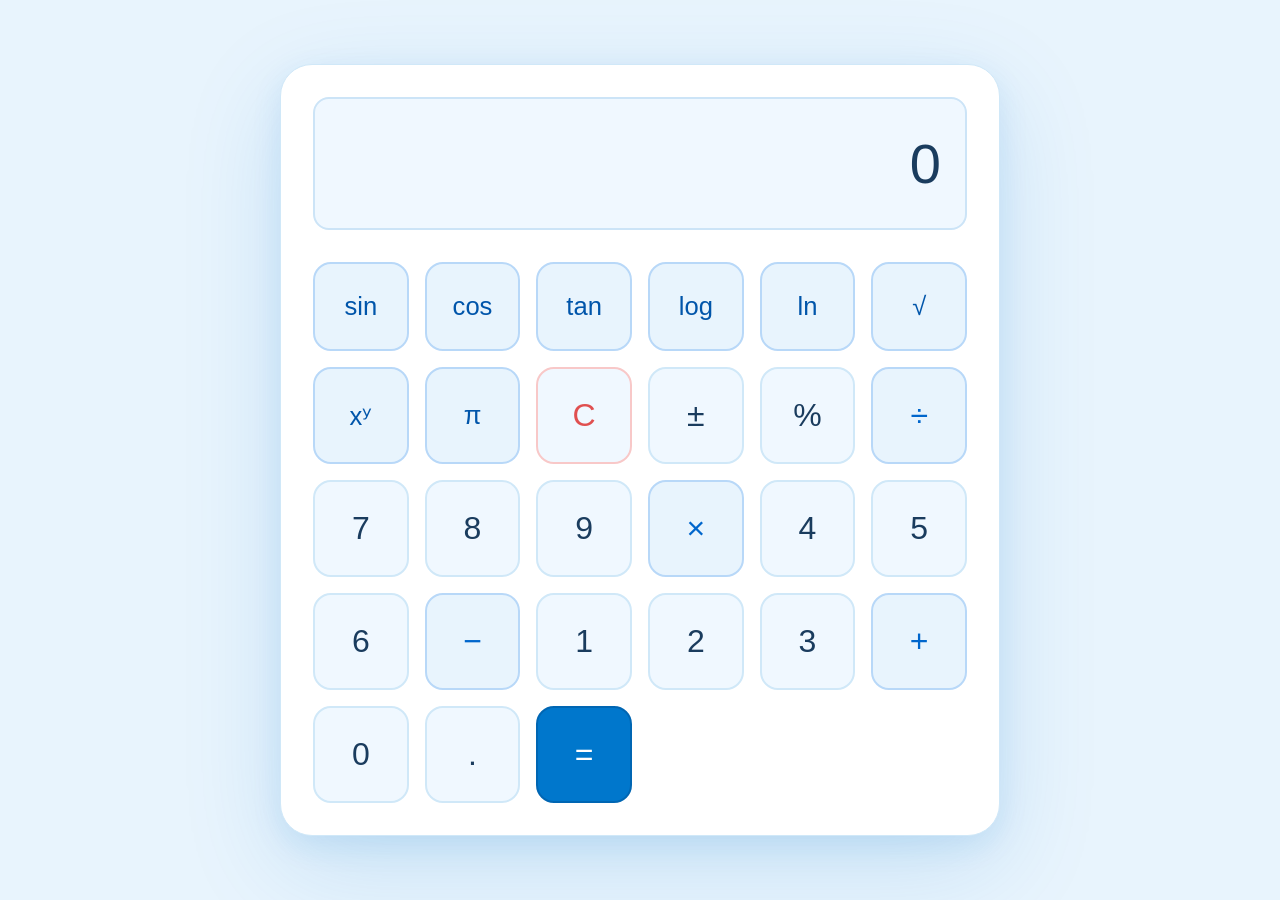
==== index.html @ 001c2cd8 "style: ubah layout kalkulator jadi melebar (6 kolom)" ====
<!DOCTYPE html>
<html lang="id">
<head>
  <meta charset="UTF-8">
  <meta name="viewport" content="width=device-width, initial-scale=1.0">
  <title>Kalkulator</title>
  <link rel="stylesheet" href="style.css">
</head>
<body>
  <div class="calculator">
    <div class="display" id="display">0</div>
    <div class="buttons">
      <button class="btn func" data-value="sin">sin</button>
      <button class="btn func" data-value="cos">cos</button>
      <button class="btn func" data-value="tan">tan</button>
      <button class="btn func" data-value="log">log</button>
      <button class="btn func" data-value="ln">ln</button>
      <button class="btn func" data-value="√">√</button>
      <button class="btn func" data-value="^">xʸ</button>
      <button class="btn func" data-value="π">π</button>

      <button class="btn clear" data-value="C">C</button>
      <button class="btn" data-value="±">±</button>
      <button class="btn" data-value="%">%</button>
      <button class="btn operator" data-value="/">÷</button>
      <button class="btn" data-value="7">7</button>
      <button class="btn" data-value="8">8</button>

      <button class="btn" data-value="9">9</button>
      <button class="btn operator" data-value="*">×</button>
      <button class="btn" data-value="4">4</button>
      <button class="btn" data-value="5">5</button>
      <button class="btn" data-value="6">6</button>
      <button class="btn operator" data-value="-">−</button>

      <button class="btn" data-value="1">1</button>
      <button class="btn" data-value="2">2</button>
      <button class="btn" data-value="3">3</button>
      <button class="btn operator" data-value="+">+</button>
      <button class="btn zero" data-value="0">0</button>
      <button class="btn" data-value=".">.</button>
      <button class="btn equals" data-value="=">=</button>
    </div>
  </div>
  <script src="script.js"></script>
</body>
</html>
---- style.css ----
* {
  margin: 0;
  padding: 0;
  box-sizing: border-box;
}

body {
  display: flex;
  justify-content: center;
  align-items: center;
  min-height: 100vh;
  background: #e8f4fd;
  font-family: -apple-system, BlinkMacSystemFont, 'Segoe UI', Roboto, sans-serif;
}

.calculator {
  background: #ffffff;
  border-radius: 32px;
  padding: 32px;
  width: 720px;
  box-shadow: 0 30px 100px rgba(0, 119, 204, 0.15), 0 10px 30px rgba(0, 119, 204, 0.1);
  border: 1px solid #d0e8f8;
}

.display {
  background: #f0f8ff;
  color: #1a3c5e;
  font-size: 3.5rem;
  font-weight: 400;
  text-align: right;
  padding: 32px 24px;
  border-radius: 16px;
  margin-bottom: 32px;
  min-height: 110px;
  word-wrap: break-word;
  overflow-wrap: break-word;
  border: 2px solid #cce4f7;
}

.buttons {
  display: grid;
  grid-template-columns: repeat(6, 1fr);
  gap: 16px;
}

.btn {
  background: #f0f8ff;
  color: #1a3c5e;
  font-size: 2rem;
  font-weight: 500;
  border: 2px solid #d0e8f8;
  border-radius: 18px;
  padding: 28px 0;
  cursor: pointer;
  transition: all 0.2s ease;
}

.btn:hover {
  background: #e0f0fa;
  border-color: #a8d0eb;
  transform: translateY(-2px);
  box-shadow: 0 6px 20px rgba(0, 119, 204, 0.15);
}

.btn:active {
  transform: scale(0.97);
}

.operator {
  background: #e8f4fd;
  color: #0066cc;
  border-color: #b8d8f8;
}

.operator:hover {
  background: #d0e8fa;
  border-color: #8cc0eb;
  color: #004499;
}

.clear {
  color: #e05050;
  border-color: #f8c8c8;
}

.clear:hover {
  background: #fff0f0;
  border-color: #f0a0a0;
}

.equals {
  background: #0077cc;
  color: white;
  border-color: #0066b3;
}

.equals:hover {
  background: #0066b3;
  border-color: #005599;
  color: white;
}

.func {
  background: #e8f4fd;
  color: #0055aa;
  border-color: #b8d8f8;
  font-size: 1.6rem;
}

.func:hover {
  background: #d0e8fa;
  border-color: #8cc0eb;
  color: #003d7a;
}
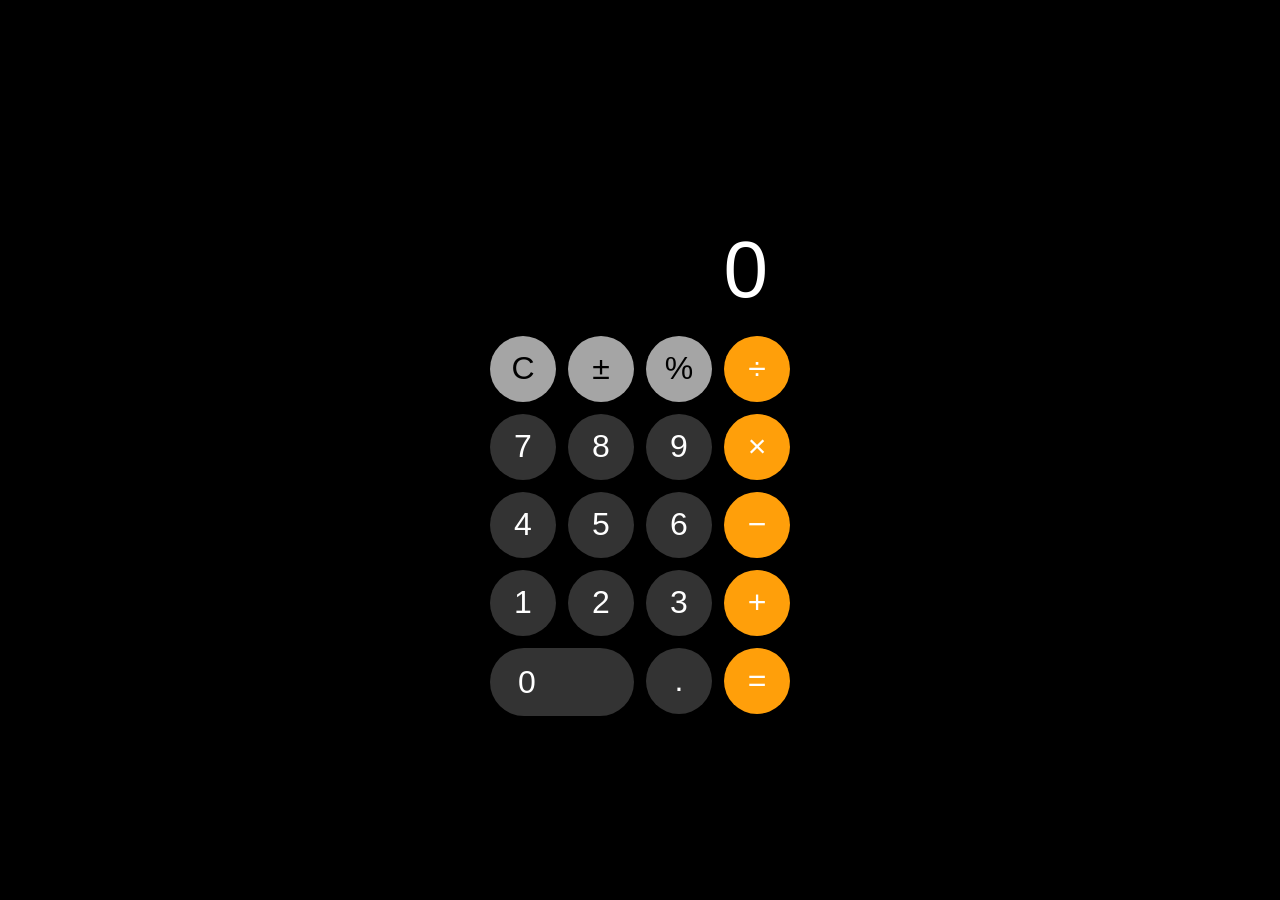
==== commit ff0521b0: "style: ubah tampilan jadi mirip kalkulator iPhone" ====
--- a/index.html
+++ b/index.html
@@ -10,38 +10,31 @@
   <div class="calculator">
     <div class="display" id="display">0</div>
     <div class="buttons">
-      <button class="btn func" data-value="sin">sin</button>
-      <button class="btn func" data-value="cos">cos</button>
-      <button class="btn func" data-value="tan">tan</button>
-      <button class="btn func" data-value="log">log</button>
-      <button class="btn func" data-value="ln">ln</button>
-      <button class="btn func" data-value="√">√</button>
-      <button class="btn func" data-value="^">xʸ</button>
-      <button class="btn func" data-value="π">π</button>
+      <button class="btn func" data-value="C">C</button>
+      <button class="btn func" data-value="±">±</button>
+      <button class="btn func" data-value="%">%</button>
+      <button class="btn operator" data-value="/">÷</button>
 
-      <button class="btn clear" data-value="C">C</button>
-      <button class="btn" data-value="±">±</button>
-      <button class="btn" data-value="%">%</button>
-      <button class="btn operator" data-value="/">÷</button>
-      <button class="btn" data-value="7">7</button>
-      <button class="btn" data-value="8">8</button>
+      <button class="btn num" data-value="7">7</button>
+      <button class="btn num" data-value="8">8</button>
+      <button class="btn num" data-value="9">9</button>
+      <button class="btn operator" data-value="*">×</button>
 
-      <button class="btn" data-value="9">9</button>
-      <button class="btn operator" data-value="*">×</button>
-      <button class="btn" data-value="4">4</button>
-      <button class="btn" data-value="5">5</button>
-      <button class="btn" data-value="6">6</button>
+      <button class="btn num" data-value="4">4</button>
+      <button class="btn num" data-value="5">5</button>
+      <button class="btn num" data-value="6">6</button>
       <button class="btn operator" data-value="-">−</button>
 
-      <button class="btn" data-value="1">1</button>
-      <button class="btn" data-value="2">2</button>
-      <button class="btn" data-value="3">3</button>
+      <button class="btn num" data-value="1">1</button>
+      <button class="btn num" data-value="2">2</button>
+      <button class="btn num" data-value="3">3</button>
       <button class="btn operator" data-value="+">+</button>
-      <button class="btn zero" data-value="0">0</button>
-      <button class="btn" data-value=".">.</button>
-      <button class="btn equals" data-value="=">=</button>
+
+      <button class="btn num zero" data-value="0">0</button>
+      <button class="btn num" data-value=".">.</button>
+      <button class="btn operator equals" data-value="=">=</button>
     </div>
   </div>
   <script src="script.js"></script>
 </body>
-</html>
+</html>
--- a/style.css
+++ b/style.css
@@ -9,106 +9,89 @@
   justify-content: center;
   align-items: center;
   min-height: 100vh;
-  background: #e8f4fd;
+  background: #000;
   font-family: -apple-system, BlinkMacSystemFont, 'Segoe UI', Roboto, sans-serif;
 }
 
 .calculator {
-  background: #ffffff;
-  border-radius: 32px;
-  padding: 32px;
-  width: 720px;
-  box-shadow: 0 30px 100px rgba(0, 119, 204, 0.15), 0 10px 30px rgba(0, 119, 204, 0.1);
-  border: 1px solid #d0e8f8;
+  background: #000;
+  border-radius: 0;
+  padding: 20px;
+  width: 340px;
 }
 
 .display {
-  background: #f0f8ff;
-  color: #1a3c5e;
-  font-size: 3.5rem;
-  font-weight: 400;
+  color: #fff;
+  font-size: 5rem;
+  font-weight: 200;
   text-align: right;
-  padding: 32px 24px;
-  border-radius: 16px;
-  margin-bottom: 32px;
-  min-height: 110px;
-  word-wrap: break-word;
-  overflow-wrap: break-word;
-  border: 2px solid #cce4f7;
+  padding: 40px 24px 20px;
+  min-height: 150px;
+  letter-spacing: -2px;
+  overflow: hidden;
+  text-overflow: ellipsis;
 }
 
 .buttons {
   display: grid;
-  grid-template-columns: repeat(6, 1fr);
-  gap: 16px;
+  grid-template-columns: repeat(4, 1fr);
+  gap: 12px;
 }
 
 .btn {
-  background: #f0f8ff;
-  color: #1a3c5e;
+  border: none;
+  border-radius: 50%;
   font-size: 2rem;
-  font-weight: 500;
-  border: 2px solid #d0e8f8;
-  border-radius: 18px;
-  padding: 28px 0;
+  font-weight: 400;
   cursor: pointer;
-  transition: all 0.2s ease;
-}
-
-.btn:hover {
-  background: #e0f0fa;
-  border-color: #a8d0eb;
-  transform: translateY(-2px);
-  box-shadow: 0 6px 20px rgba(0, 119, 204, 0.15);
+  aspect-ratio: 1;
+  transition: background 0.15s;
+  min-width: 0;
 }
 
 .btn:active {
-  transform: scale(0.97);
+  opacity: 0.7;
+}
+
+.num {
+  background: #333;
+  color: #fff;
+}
+
+.num:hover {
+  background: #4a4a4a;
+}
+
+.zero {
+  grid-column: span 2;
+  border-radius: 80px;
+  aspect-ratio: 2.1;
+  text-align: left;
+  padding-left: 28px;
+}
+
+.func {
+  background: #a5a5a5;
+  color: #000;
+}
+
+.func:hover {
+  background: #d4d4d4;
 }
 
 .operator {
-  background: #e8f4fd;
-  color: #0066cc;
-  border-color: #b8d8f8;
+  background: #ff9f0a;
+  color: #fff;
 }
 
 .operator:hover {
-  background: #d0e8fa;
-  border-color: #8cc0eb;
-  color: #004499;
-}
-
-.clear {
-  color: #e05050;
-  border-color: #f8c8c8;
-}
-
-.clear:hover {
-  background: #fff0f0;
-  border-color: #f0a0a0;
+  background: #cc7700;
 }
 
 .equals {
-  background: #0077cc;
-  color: white;
-  border-color: #0066b3;
+  background: #ff9f0a;
 }
 
 .equals:hover {
-  background: #0066b3;
-  border-color: #005599;
-  color: white;
-}
-
-.func {
-  background: #e8f4fd;
-  color: #0055aa;
-  border-color: #b8d8f8;
-  font-size: 1.6rem;
-}
-
-.func:hover {
-  background: #d0e8fa;
-  border-color: #8cc0eb;
-  color: #003d7a;
-}
+  background: #cc7700;
+}
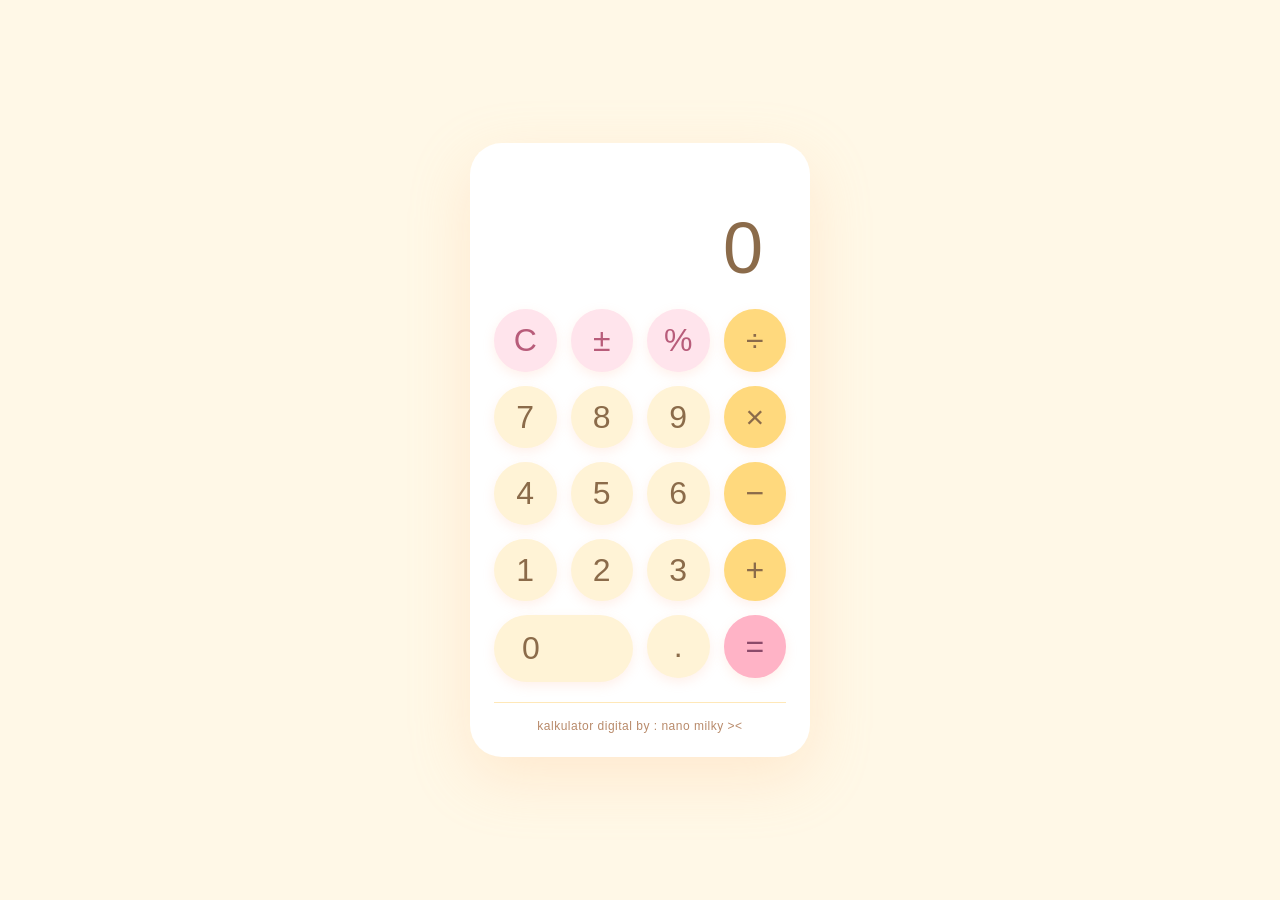
==== commit df532082: "feat: tambah footer 'kalkulator digital by : nano milky ><'" ====
--- a/index.html
+++ b/index.html
@@ -34,6 +34,7 @@
       <button class="btn num" data-value=".">.</button>
       <button class="btn operator equals" data-value="=">=</button>
     </div>
+    <div class="footer">kalkulator digital by : nano milky ><</div>
   </div>
   <script src="script.js"></script>
 </body>
--- a/style.css
+++ b/style.css
@@ -9,25 +9,26 @@
   justify-content: center;
   align-items: center;
   min-height: 100vh;
-  background: #000;
+  background: #fff8e7;
   font-family: -apple-system, BlinkMacSystemFont, 'Segoe UI', Roboto, sans-serif;
 }
 
 .calculator {
-  background: #000;
-  border-radius: 0;
-  padding: 20px;
+  background: #fff;
+  border-radius: 32px;
+  padding: 24px;
   width: 340px;
+  box-shadow: 0 20px 60px rgba(255, 200, 150, 0.3);
 }
 
 .display {
-  color: #fff;
-  font-size: 5rem;
+  color: #8b6b4a;
+  font-size: 4.5rem;
   font-weight: 200;
   text-align: right;
   padding: 40px 24px 20px;
-  min-height: 150px;
-  letter-spacing: -2px;
+  min-height: 140px;
+  letter-spacing: -1px;
   overflow: hidden;
   text-overflow: ellipsis;
 }
@@ -35,7 +36,7 @@
 .buttons {
   display: grid;
   grid-template-columns: repeat(4, 1fr);
-  gap: 12px;
+  gap: 14px;
 }
 
 .btn {
@@ -45,21 +46,14 @@
   font-weight: 400;
   cursor: pointer;
   aspect-ratio: 1;
-  transition: background 0.15s;
+  transition: all 0.15s;
   min-width: 0;
+  box-shadow: 0 4px 12px rgba(255, 180, 150, 0.2);
 }
 
 .btn:active {
-  opacity: 0.7;
-}
-
-.num {
-  background: #333;
-  color: #fff;
-}
-
-.num:hover {
-  background: #4a4a4a;
+  transform: scale(0.95);
+  opacity: 0.9;
 }
 
 .zero {
@@ -70,28 +64,49 @@
   padding-left: 28px;
 }
 
+.num {
+  background: #fff3d6;
+  color: #8b6b4a;
+}
+
+.num:hover {
+  background: #ffe8b8;
+}
+
 .func {
-  background: #a5a5a5;
-  color: #000;
+  background: #ffe4ec;
+  color: #b85c7a;
 }
 
 .func:hover {
-  background: #d4d4d4;
+  background: #ffd0dc;
 }
 
 .operator {
-  background: #ff9f0a;
-  color: #fff;
+  background: #ffd97d;
+  color: #8b6b4a;
 }
 
 .operator:hover {
-  background: #cc7700;
+  background: #ffcd50;
 }
 
 .equals {
-  background: #ff9f0a;
+  background: #ffb3c6;
+  color: #8b4a6a;
 }
 
 .equals:hover {
-  background: #cc7700;
+  background: #ff9ab3;
+}
+
+.footer {
+  text-align: center;
+  margin-top: 20px;
+  padding-top: 16px;
+  border-top: 1px solid #ffe8b8;
+  font-size: 0.75rem;
+  color: #b88a6a;
+  font-weight: 400;
+  letter-spacing: 0.5px;
 }
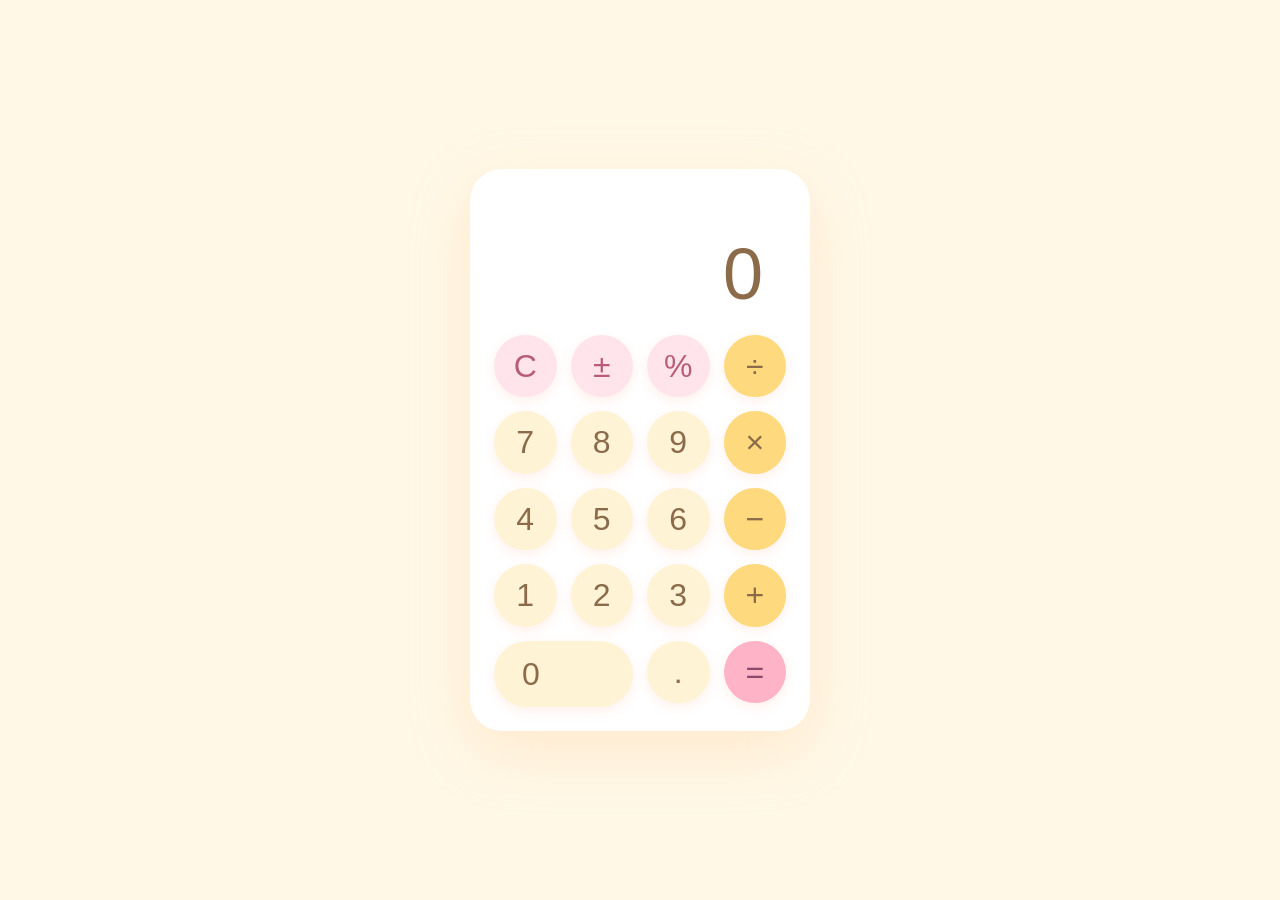
==== commit 6891502a: "style: kembalikan tombol jadi bulatan" ====
--- a/index.html
+++ b/index.html
@@ -34,7 +34,6 @@
       <button class="btn num" data-value=".">.</button>
       <button class="btn operator equals" data-value="=">=</button>
     </div>
-    <div class="footer">kalkulator digital by : nano milky ><</div>
   </div>
   <script src="script.js"></script>
 </body>
--- a/style.css
+++ b/style.css
@@ -98,15 +98,4 @@
 
 .equals:hover {
   background: #ff9ab3;
-}
-
-.footer {
-  text-align: center;
-  margin-top: 20px;
-  padding-top: 16px;
-  border-top: 1px solid #ffe8b8;
-  font-size: 0.75rem;
-  color: #b88a6a;
-  font-weight: 400;
-  letter-spacing: 0.5px;
 }
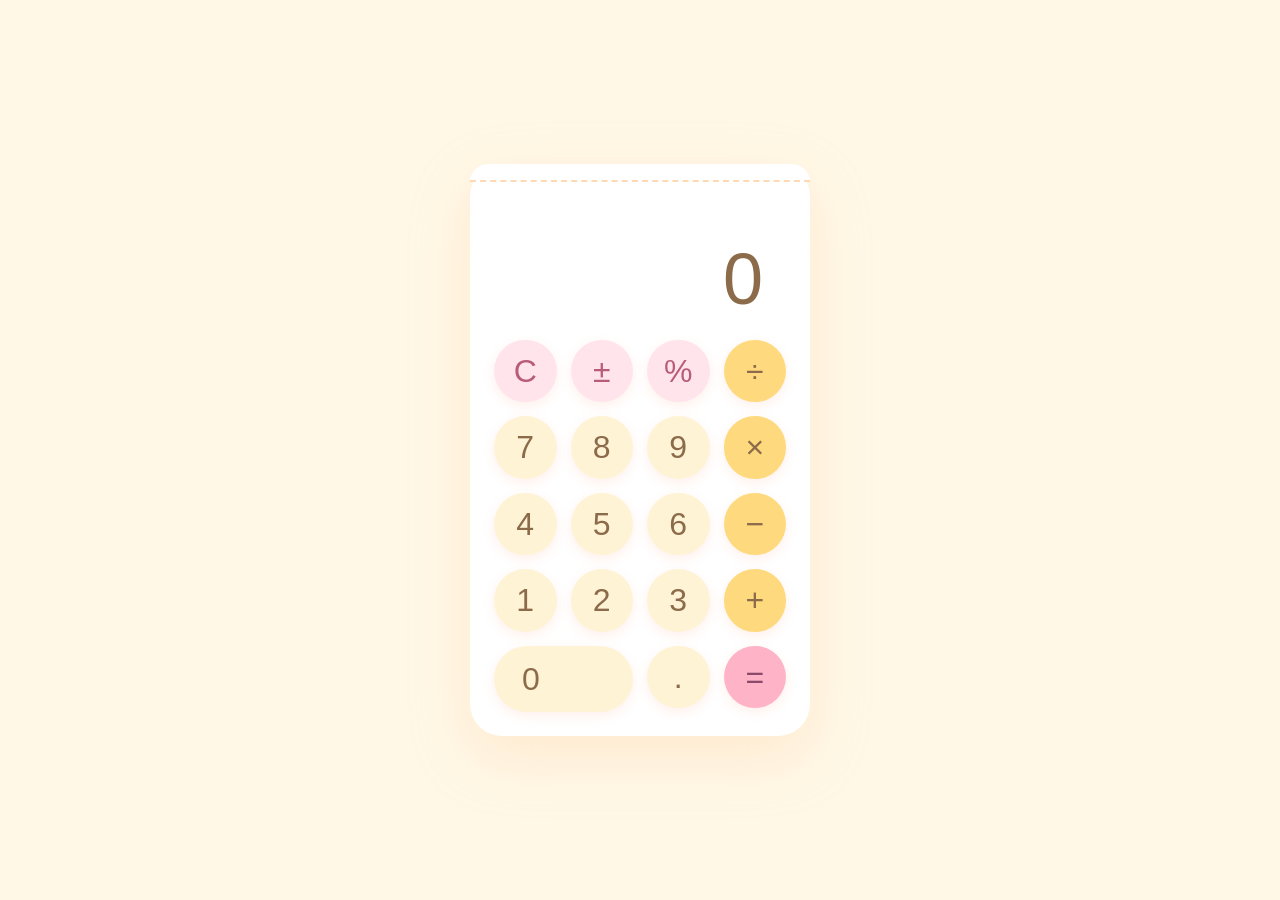
==== commit 13819359: "style: tambah renda/kelopak di atas kalkulator" ====
--- a/index.html
+++ b/index.html
@@ -8,6 +8,7 @@
 </head>
 <body>
   <div class="calculator">
+    <div class="lace"></div>
     <div class="display" id="display">0</div>
     <div class="buttons">
       <button class="btn func" data-value="C">C</button>
--- a/style.css
+++ b/style.css
@@ -19,6 +19,31 @@
   padding: 24px;
   width: 340px;
   box-shadow: 0 20px 60px rgba(255, 200, 150, 0.3);
+}
+
+.lace {
+  height: 18px;
+  margin: -24px -24px 16px;
+  border-radius: 32px 32px 0 0;
+  background: radial-gradient(circle at 10px 10px, transparent 8px, #fff 9px) 0 0,
+              radial-gradient(circle at 30px 10px, transparent 8px, #fff 9px) 20px 0,
+              radial-gradient(circle at 50px 10px, transparent 8px, #fff 9px) 40px 0,
+              radial-gradient(circle at 70px 10px, transparent 8px, #fff 9px) 60px 0,
+              radial-gradient(circle at 90px 10px, transparent 8px, #fff 9px) 80px 0,
+              radial-gradient(circle at 110px 10px, transparent 8px, #fff 9px) 100px 0,
+              radial-gradient(circle at 130px 10px, transparent 8px, #fff 9px) 120px 0,
+              radial-gradient(circle at 150px 10px, transparent 8px, #fff 9px) 140px 0,
+              radial-gradient(circle at 170px 10px, transparent 8px, #fff 9px) 160px 0,
+              radial-gradient(circle at 190px 10px, transparent 8px, #fff 9px) 180px 0,
+              radial-gradient(circle at 210px 10px, transparent 8px, #fff 9px) 200px 0,
+              radial-gradient(circle at 230px 10px, transparent 8px, #fff 9px) 220px 0,
+              radial-gradient(circle at 250px 10px, transparent 8px, #fff 9px) 240px 0,
+              radial-gradient(circle at 270px 10px, transparent 8px, #fff 9px) 260px 0,
+              radial-gradient(circle at 290px 10px, transparent 8px, #fff 9px) 280px 0,
+              radial-gradient(circle at 310px 10px, transparent 8px, #fff 9px) 300px 0;
+  background-size: 20px 18px;
+  background-color: #fff5ec;
+  border-bottom: 2px dashed #ffd9b3;
 }
 
 .display {
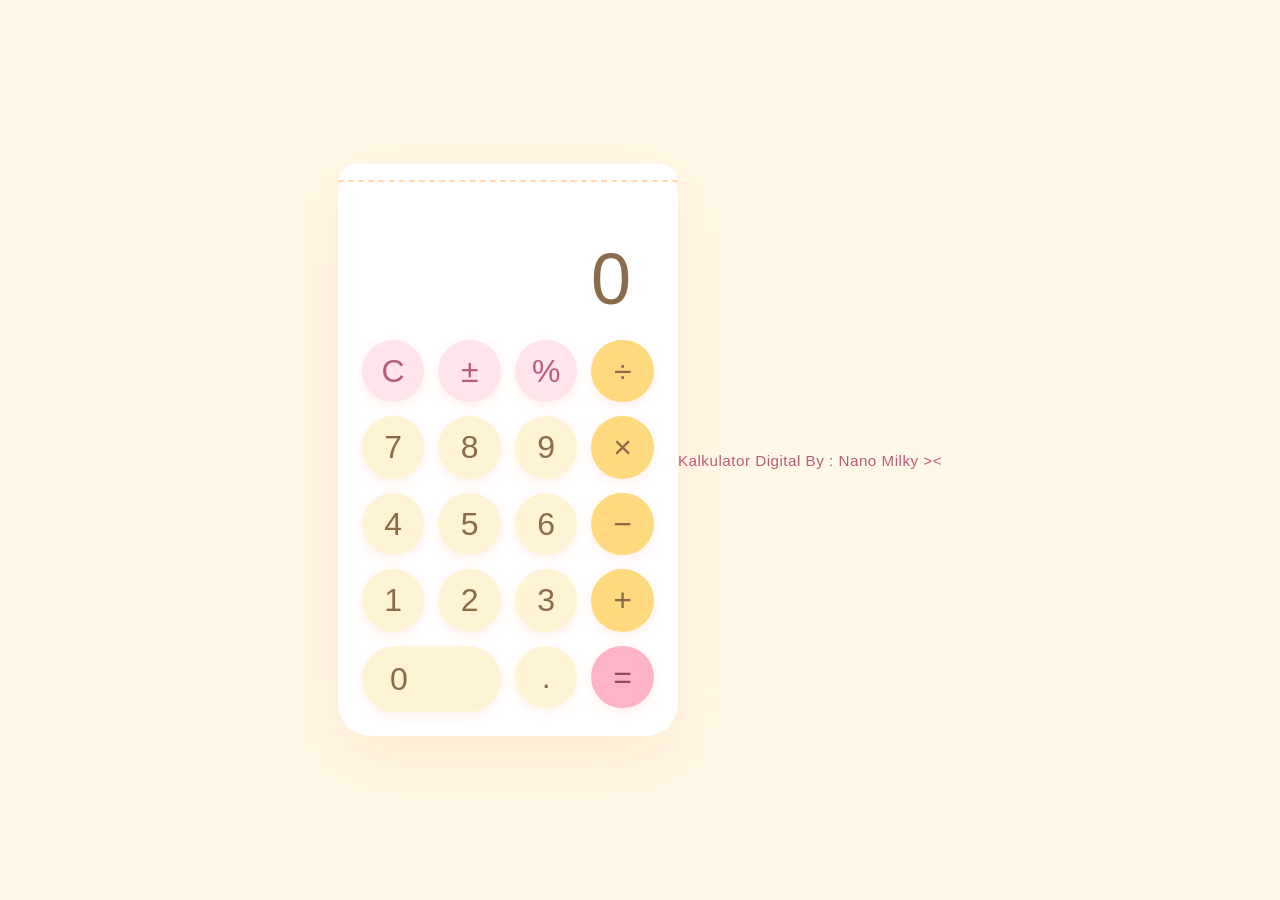
==== commit 4860a83e: "feat: tambah credit 'Kalkulator Digital By : Nano Milky ><' di bawah kalkulator" ====
--- a/index.html
+++ b/index.html
@@ -36,6 +36,7 @@
       <button class="btn operator equals" data-value="=">=</button>
     </div>
   </div>
+  <div class="credit">Kalkulator Digital By : Nano Milky ><</div>
   <script src="script.js"></script>
 </body>
 </html>
--- a/style.css
+++ b/style.css
@@ -123,4 +123,13 @@
 
 .equals:hover {
   background: #ff9ab3;
+}
+
+.credit {
+  margin-top: 20px;
+  text-align: center;
+  color: #b85c7a;
+  font-size: 0.95rem;
+  font-weight: 500;
+  letter-spacing: 0.5px;
 }
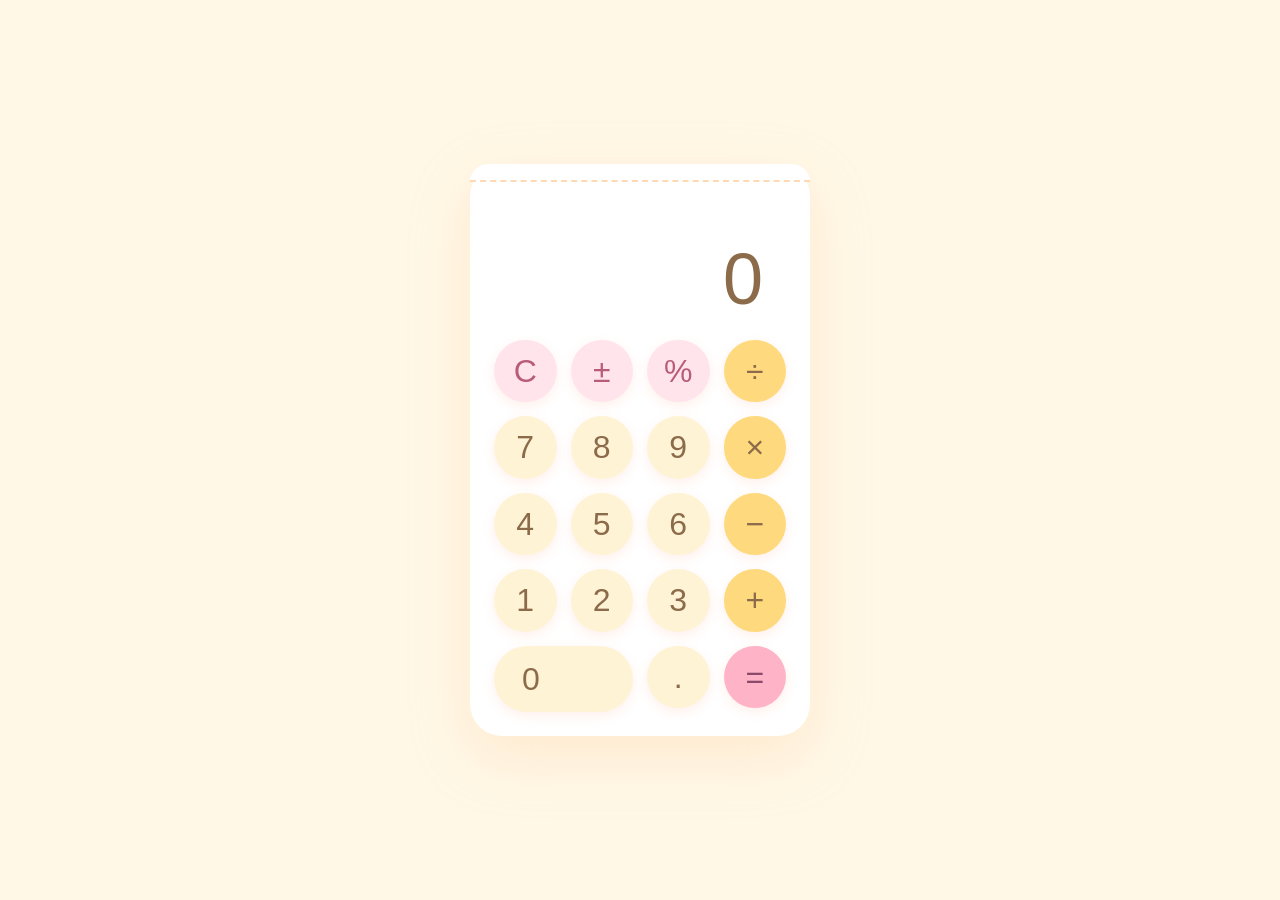
==== commit 54a3cd04: "revert: hapus credit, kembali seperti semula" ====
--- a/index.html
+++ b/index.html
@@ -36,7 +36,6 @@
       <button class="btn operator equals" data-value="=">=</button>
     </div>
   </div>
-  <div class="credit">Kalkulator Digital By : Nano Milky ><</div>
   <script src="script.js"></script>
 </body>
 </html>
--- a/style.css
+++ b/style.css
@@ -123,13 +123,4 @@
 
 .equals:hover {
   background: #ff9ab3;
-}
-
-.credit {
-  margin-top: 20px;
-  text-align: center;
-  color: #b85c7a;
-  font-size: 0.95rem;
-  font-weight: 500;
-  letter-spacing: 0.5px;
 }
